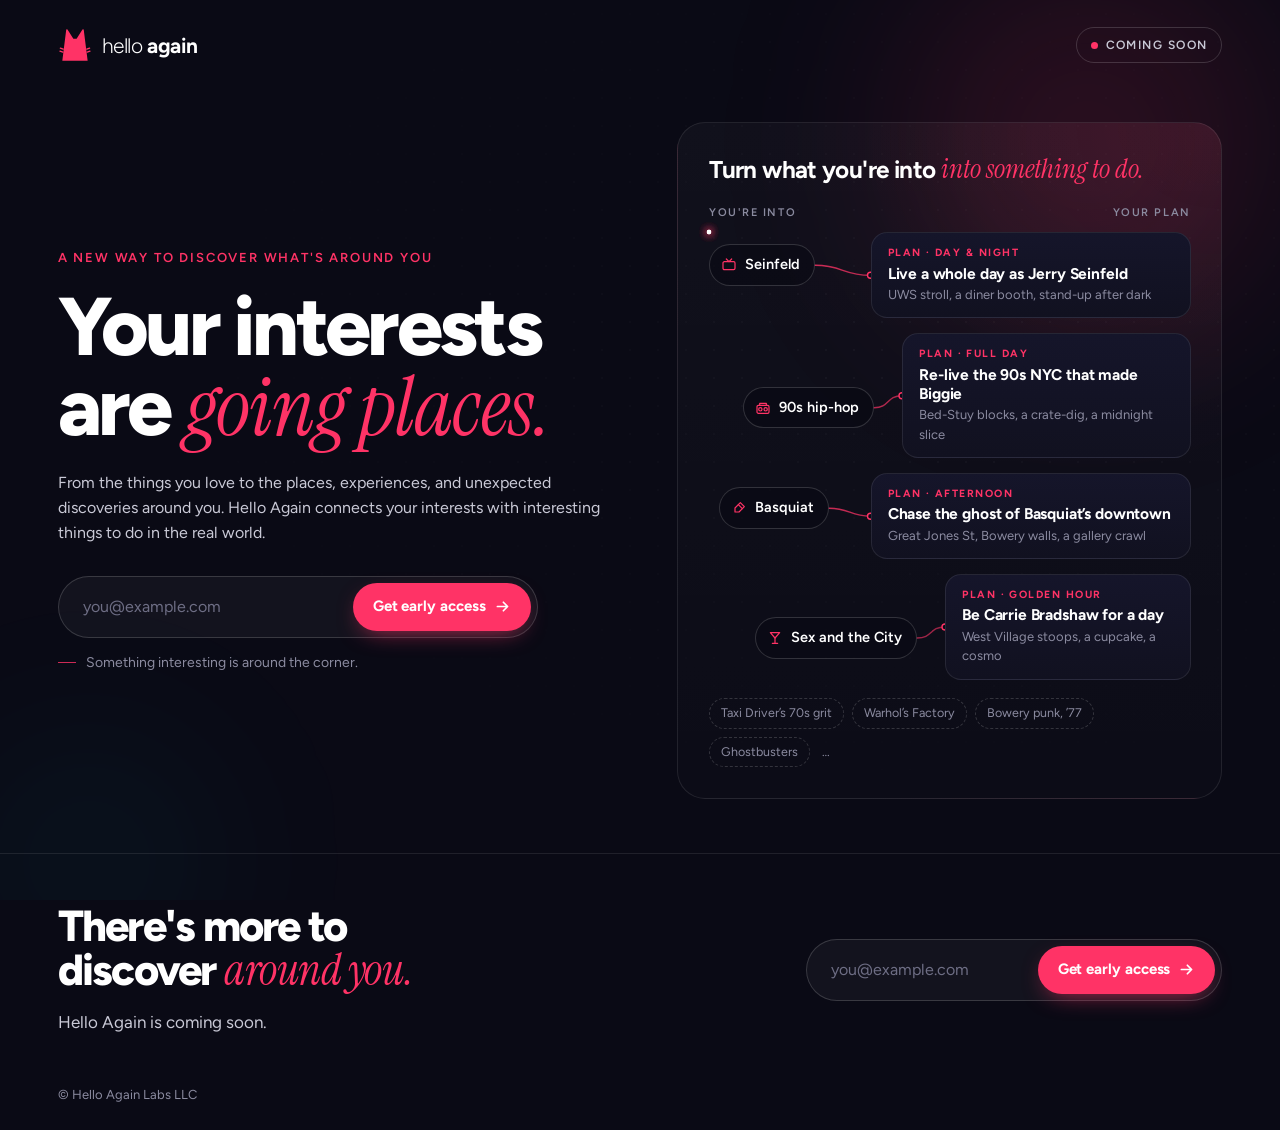
==== index.html @ b5c125a6 "Hello Again coming-soon landing page" ====
<!doctype html>
<html lang="en">
<head>
  <meta charset="utf-8" />
  <meta name="viewport" content="width=device-width, initial-scale=1, viewport-fit=cover" />
  <title>Hello Again — Turn what you're into into something to do</title>
  <meta name="description" content="Hello Again turns what you love into irresistible plans for real days out. Live a day as Jerry Seinfeld, re-live the 90s NYC that made Biggie, chase Basquiat’s downtown. Coming soon. Get early access." />
  <meta name="theme-color" content="#0A0A15" />
  <meta name="color-scheme" content="dark" />

  <!-- Open Graph / social. TODO once the domain is live: add og:url and make og:image an absolute URL (see README). -->
  <meta property="og:type" content="website" />
  <meta property="og:site_name" content="Hello Again" />
  <meta property="og:title" content="Hello Again — Your interests are going places." />
  <meta property="og:description" content="Live a whole day as Jerry Seinfeld. Re-live the 90s NYC that made Biggie. Hello Again turns what you’re into into something to do. Coming soon." />
  <meta property="og:image" content="/og-image.png" />
  <meta property="og:image:width" content="1200" />
  <meta property="og:image:height" content="630" />
  <meta property="og:image:alt" content="Hello Again: Seinfeld becomes a plan to live a whole day as Jerry Seinfeld." />
  <meta name="twitter:card" content="summary_large_image" />
  <meta name="twitter:title" content="Hello Again — Your interests are going places." />
  <meta name="twitter:description" content="Live a whole day as Jerry Seinfeld. Re-live the 90s NYC that made Biggie. Coming soon." />
  <meta name="twitter:image" content="/og-image.png" />

  <link rel="icon" href="favicon.svg" type="image/svg+xml" />
  <link rel="icon" href="favicon-32.png" sizes="32x32" type="image/png" />
  <link rel="apple-touch-icon" href="apple-touch-icon.png" />

  <link rel="preconnect" href="https://fonts.googleapis.com" />
  <link rel="preconnect" href="https://fonts.gstatic.com" crossorigin />
  <link href="https://fonts.googleapis.com/css2?family=Figtree:wght@300;400;500;600;700;800&family=Instrument+Serif:ital@0;1&display=swap" rel="stylesheet" />
  <link rel="stylesheet" href="styles.css" />
</head>
<body>
  <div class="bg" aria-hidden="true">
    <div class="bg__glow bg__glow--a"></div>
    <div class="bg__glow bg__glow--b"></div>
    <div class="bg__grain"></div>
  </div>

  <header class="top">
    <a class="brand" href="/" aria-label="Hello Again home">
      <svg class="brand__loop brand__cat" viewBox="163 186 698 703" aria-hidden="true"><!-- Hello Again cat mark, from /workspace/cat-loader/cat-logo.svg --><path d="M 249.658 864.5 L 773.342 864.5 L 692.576 222.527 A 14.25 14.25 0 0 0 666.391 216.695 L 544.887 409 L 478.113 409 L 356.609 216.695 A 14.25 14.25 0 0 0 330.424 222.527 Z" fill="#FF3366"/><g stroke="#FF3366" stroke-width="29.6" stroke-linecap="round"><line x1="209.8" y1="602.8" x2="266.629" y2="622.265"/><line x1="202.1" y1="664.35" x2="260.543" y2="684.367"/><line x1="813.2" y1="602.8" x2="756.371" y2="622.265"/><line x1="820.9" y1="664.35" x2="762.457" y2="684.367"/></g></svg>
      <span class="brand__word"><span class="brand__hello">hello</span> <span class="brand__again">again</span></span>
    </a>
    <span class="soon-pill"><span class="soon-pill__dot" aria-hidden="true"></span>Coming soon</span>
  </header>

  <main>
    <section class="hero" aria-labelledby="hero-title">
      <div class="hero__copy">
        <p class="eyebrow reveal" style="--d:0">A new way to discover what's around you</p>
        <h1 id="hero-title" class="hero__title reveal" style="--d:1">
          Your interests are <em>going&nbsp;places.</em>
        </h1>
        <!-- Alternative headline from the brief: "Turn what you're into into something to do."
             It's used as the caption of the discovery visual below; swap it in here if preferred. -->
        <p class="hero__lede reveal" style="--d:2">
          From the things you love to the places, experiences, and unexpected discoveries around you. Hello Again connects your interests with interesting things to do in the real world.
        </p>

        <form class="signup reveal" style="--d:3" data-signup data-source="hero" novalidate>
          <div class="signup__row">
            <label class="sr-only" for="email-hero">Email address</label>
            <input class="signup__input" id="email-hero" name="email" type="email" inputmode="email" autocomplete="email" placeholder="you@example.com" required aria-describedby="status-hero" />
            <!-- Honeypot: humans never see or fill this. -->
            <input class="signup__hp" type="text" name="company" tabindex="-1" autocomplete="off" aria-hidden="true" />
            <button class="btn" type="submit">
              <span class="btn__label">Get early access</span>
              <svg class="btn__arrow" viewBox="0 0 20 20" aria-hidden="true"><path d="M4 10h11M11 5l5 5-5 5" fill="none" stroke="currentColor" stroke-width="2" stroke-linecap="round" stroke-linejoin="round"/></svg>
            </button>
          </div>
          <p class="signup__status" id="status-hero" role="status" aria-live="polite"></p>
        </form>
        <p class="micro reveal" style="--d:4">Something interesting is around the corner.</p>
      </div>

      <figure class="map reveal" style="--d:2" aria-labelledby="map-caption">
        <figcaption id="map-caption" class="map__caption">
          Turn what you're into <span class="map__into">into something to do.</span>
        </figcaption>

        <div class="map__heads" aria-hidden="true">
          <span>You're into</span>
          <span>Your plan</span>
        </div>

        <div class="links-wrap">
          <svg class="wires" aria-hidden="true" focusable="false"></svg>
          <ol class="links">
          <li class="link" style="--i:0">
            <span class="chip"><svg viewBox="0 0 24 24" aria-hidden="true"><rect x="3" y="7" width="18" height="12" rx="2"/><path d="M8 3l4 4 4-4"/></svg>Seinfeld</span>
            <span class="sr-only">becomes the plan:</span>
            <span class="card">
              <span class="card__kind">Plan · Day &amp; night</span>
              <span class="card__title">Live a whole day as Jerry Seinfeld</span>
              <span class="card__meta">UWS stroll, a diner booth, stand-up after dark</span>
            </span>
          </li>
          <li class="link" style="--i:1">
            <span class="chip"><svg viewBox="0 0 24 24" aria-hidden="true"><rect x="3" y="8" width="18" height="12" rx="2"/><circle cx="8" cy="14" r="2.5"/><circle cx="16" cy="14" r="2.5"/><path d="M7 8V5h10v3"/></svg>90s hip-hop</span>
            <span class="sr-only">becomes the plan:</span>
            <span class="card">
              <span class="card__kind">Plan · Full day</span>
              <span class="card__title">Re-live the 90s NYC that made Biggie</span>
              <span class="card__meta">Bed-Stuy blocks, a crate-dig, a midnight slice</span>
            </span>
          </li>
          <li class="link" style="--i:2">
            <span class="chip"><svg viewBox="0 0 24 24" aria-hidden="true"><path d="M14 4l6 6-8 8H6v-6z"/><path d="M11 7l6 6"/></svg>Basquiat</span>
            <span class="sr-only">becomes the plan:</span>
            <span class="card">
              <span class="card__kind">Plan · Afternoon</span>
              <span class="card__title">Chase the ghost of Basquiat’s downtown</span>
              <span class="card__meta">Great Jones St, Bowery walls, a gallery crawl</span>
            </span>
          </li>
          <li class="link" style="--i:3">
            <span class="chip"><svg viewBox="0 0 24 24" aria-hidden="true"><path d="M5 4h14l-7 8z"/><path d="M12 12v8M8 20h8"/></svg>Sex and the City</span>
            <span class="sr-only">becomes the plan:</span>
            <span class="card">
              <span class="card__kind">Plan · Golden hour</span>
              <span class="card__title">Be Carrie Bradshaw for a day</span>
              <span class="card__meta">West Village stoops, a cupcake, a cosmo</span>
            </span>
          </li>
          </ol>
        </div>

        <p class="map__more" aria-hidden="true">
          <span>Taxi Driver’s 70s grit</span><span>Warhol’s Factory</span><span>Bowery punk, ’77</span><span>Ghostbusters</span><span class="map__more-end">…</span>
        </p>
      </figure>
    </section>

    <section class="closing" aria-labelledby="closing-title">
      <h2 id="closing-title" class="closing__title">There's more to discover <em>around&nbsp;you.</em></h2>
      <p class="closing__sub">Hello Again is coming soon.</p>
      <form class="signup signup--compact" data-signup data-source="closing" novalidate>
        <div class="signup__row">
          <label class="sr-only" for="email-closing">Email address</label>
          <input class="signup__input" id="email-closing" name="email" type="email" inputmode="email" autocomplete="email" placeholder="you@example.com" required aria-describedby="status-closing" />
          <input class="signup__hp" type="text" name="company" tabindex="-1" autocomplete="off" aria-hidden="true" />
          <button class="btn" type="submit">
            <span class="btn__label">Get early access</span>
            <svg class="btn__arrow" viewBox="0 0 20 20" aria-hidden="true"><path d="M4 10h11M11 5l5 5-5 5" fill="none" stroke="currentColor" stroke-width="2" stroke-linecap="round" stroke-linejoin="round"/></svg>
          </button>
        </div>
        <p class="signup__status" id="status-closing" role="status" aria-live="polite"></p>
      </form>
    </section>
  </main>

  <footer class="foot">
    <span>© Hello Again Labs LLC</span>
  </footer>

  <!-- signup.js is the ONLY file that knows about a backend. main.js just calls HelloAgainSignup.subscribe(). -->
  <script src="signup.js"></script>
  <script src="main.js" defer></script>
</body>
</html>
---- styles.css ----
/* Hello Again — coming soon. Plain CSS, no build step. */
:root {
  --bg: #0A0A15;
  --bg-2: #11111f;
  --coral: #FF3366;
  --coral-soft: rgba(255, 51, 102, 0.16);
  --cyan: #00F7FF;
  --ink: #FFFFFF;
  --ink-2: #C9C9D6;
  --muted: #8B8BA0;
  --line: rgba(255, 255, 255, 0.09);
  --line-2: rgba(255, 255, 255, 0.16);
  --radius: 16px;
  --sans: "Figtree", ui-sans-serif, system-ui, -apple-system, "Segoe UI", Roboto, sans-serif;
  --serif: "Instrument Serif", ui-serif, Georgia, serif;
  --pad: clamp(20px, 4.5vw, 64px);
  --ease: cubic-bezier(.2, .7, .2, 1);
}

*, *::before, *::after { box-sizing: border-box; }
html { -webkit-text-size-adjust: 100%; scroll-behavior: smooth; }
body {
  margin: 0;
  min-height: 100vh;
  background: var(--bg);
  color: var(--ink);
  font-family: var(--sans);
  font-size: 16px;
  line-height: 1.5;
  -webkit-font-smoothing: antialiased;
  overflow-x: hidden;
}
::selection { background: var(--coral); color: #fff; }

.sr-only {
  position: absolute !important; width: 1px; height: 1px; padding: 0; margin: -1px;
  overflow: hidden; clip: rect(0 0 0 0); white-space: nowrap; border: 0;
}

/* ---------- Background: two restrained glows + faint grain ---------- */
.bg { position: fixed; inset: 0; z-index: -1; pointer-events: none; overflow: hidden; }
.bg__glow { position: absolute; border-radius: 50%; filter: blur(90px); opacity: .55; }
.bg__glow--a {
  width: 46vw; height: 46vw; right: -8vw; top: -12vw;
  background: radial-gradient(circle, rgba(255, 51, 102, .38), transparent 65%);
  animation: drift 18s var(--ease) infinite alternate;
}
.bg__glow--b {
  width: 34vw; height: 34vw; left: -10vw; bottom: -14vw;
  background: radial-gradient(circle, rgba(0, 247, 255, .12), transparent 65%);
  animation: drift 22s var(--ease) infinite alternate-reverse;
}
.bg__grain {
  position: absolute; inset: 0; opacity: .5;
  background-image: radial-gradient(rgba(255, 255, 255, .06) 1px, transparent 1px);
  background-size: 28px 28px;
  mask-image: radial-gradient(ellipse at 70% 40%, #000 0%, transparent 70%);
  -webkit-mask-image: radial-gradient(ellipse at 70% 40%, #000 0%, transparent 70%);
}
@keyframes drift { to { transform: translate3d(-3vw, 4vw, 0) scale(1.08); } }

/* ---------- Header ---------- */
.top {
  display: flex; align-items: center; justify-content: space-between;
  padding: clamp(18px, 3vh, 32px) var(--pad) 0;
  max-width: 1440px; margin: 0 auto;
}
.brand {
  display: inline-flex; align-items: center; gap: 10px;
  color: var(--ink); text-decoration: none; border-radius: 10px;
}
.brand__loop { width: 34px; height: 34px; overflow: visible; transition: transform .5s var(--ease); }
.brand:hover .brand__loop { transform: rotate(-8deg) scale(1.06); }
.brand__word { font-size: 21px; letter-spacing: -0.02em; line-height: 1; }
.brand__hello { font-weight: 300; }
.brand__again { font-weight: 700; }

.soon-pill {
  display: inline-flex; align-items: center; gap: 8px;
  font-size: 12px; font-weight: 600; letter-spacing: .12em; text-transform: uppercase;
  color: var(--ink-2);
  padding: 8px 14px; border: 1px solid var(--line-2); border-radius: 999px;
}
.soon-pill__dot {
  width: 7px; height: 7px; border-radius: 50%; background: var(--coral);
  box-shadow: 0 0 0 0 rgba(255, 51, 102, .6);
  animation: pulse 2.4s ease-out infinite;
}
@keyframes pulse {
  0% { box-shadow: 0 0 0 0 rgba(255, 51, 102, .55); }
  70%, 100% { box-shadow: 0 0 0 8px rgba(255, 51, 102, 0); }
}

/* ---------- Hero ---------- */
.hero {
  max-width: 1440px; margin: 0 auto;
  padding: clamp(28px, 6.5vh, 76px) var(--pad) clamp(32px, 6vh, 64px);
  display: grid;
  grid-template-columns: minmax(0, 1.02fr) minmax(0, 1fr);
  gap: clamp(32px, 5vw, 88px);
  align-items: center;
}
.eyebrow {
  margin: 0 0 18px;
  font-size: 13px; font-weight: 600; letter-spacing: .14em; text-transform: uppercase;
  color: var(--coral);
}
.hero__title {
  margin: 0;
  font-size: clamp(44px, 6.4vw, 96px);
  line-height: .98;
  font-weight: 800;
  letter-spacing: -0.045em;
  max-width: 10.5ch;
}
.hero__title em, .closing__title em {
  font-family: var(--serif);
  font-style: italic; font-weight: 400;
  letter-spacing: -0.01em;
  color: var(--coral);
  padding-right: .06em;
}
.hero__lede {
  margin: 24px 0 30px;
  max-width: 34rem;
  font-size: clamp(16px, 1.25vw, 19px);
  line-height: 1.55;
  color: var(--ink-2);
}
.micro {
  margin: 14px 0 0;
  font-size: 14px; color: var(--muted);
  display: inline-flex; align-items: center; gap: 10px;
}
.micro::before { content: ""; width: 18px; height: 1px; background: var(--coral); opacity: .8; }

/* ---------- Signup form ---------- */
.signup { max-width: 30rem; }
.signup__row {
  display: flex; gap: 6px; padding: 6px;
  background: rgba(255, 255, 255, .04);
  border: 1px solid var(--line-2);
  border-radius: 999px;
  transition: border-color .2s, box-shadow .2s, background .2s;
}
.signup__row:focus-within {
  border-color: rgba(255, 51, 102, .7);
  box-shadow: 0 0 0 4px rgba(255, 51, 102, .14);
  background: rgba(255, 255, 255, .06);
}
.signup.is-invalid .signup__row { border-color: #ff6b8b; }
.signup__input {
  flex: 1; min-width: 0;
  background: transparent; border: 0; outline: 0;
  color: var(--ink); font: inherit; font-size: 16px;
  padding: 12px 8px 12px 18px;
}
.signup__input::placeholder { color: #6e6e85; }
.signup__hp { position: absolute; left: -9999px; width: 1px; height: 1px; opacity: 0; }

.btn {
  display: inline-flex; align-items: center; gap: 8px; flex-shrink: 0;
  border: 0; cursor: pointer;
  font: inherit; font-size: 15px; font-weight: 700; letter-spacing: -0.005em;
  color: #fff; background: var(--coral);
  padding: 12px 20px; border-radius: 999px;
  box-shadow: 0 8px 24px -10px rgba(255, 51, 102, .8);
  transition: transform .2s var(--ease), box-shadow .2s, background .2s;
}
.btn:hover { background: #ff4877; transform: translateY(-1px); box-shadow: 0 12px 28px -10px rgba(255, 51, 102, .95); }
.btn:active { transform: translateY(0); }
.btn:focus-visible { outline: 2px solid #fff; outline-offset: 3px; }
.btn__arrow { width: 17px; height: 17px; transition: transform .25s var(--ease); }
.btn:hover .btn__arrow { transform: translateX(3px); }
.btn[disabled] { opacity: .7; cursor: progress; transform: none; }
.signup.is-loading .btn__arrow { animation: nudge .8s ease-in-out infinite; }
@keyframes nudge { 50% { transform: translateX(4px); } }

.signup__status {
  margin: 10px 0 0 18px; min-height: 1.4em;
  font-size: 14px; line-height: 1.45; color: var(--muted);
}
.signup__status:empty { min-height: 0; margin-top: 0; }
.signup__status[data-tone="error"] { color: #ff8aa5; }
.signup__status[data-tone="info"] { color: var(--ink-2); }
.signup__status[data-tone="info"]::before {
  content: ""; display: inline-block; width: 7px; height: 7px; margin-right: 8px;
  border-radius: 50%; background: #f5b84a; vertical-align: 1px;
}

.signup__done {
  max-width: 30rem;
  display: flex; align-items: center; gap: 14px;
  padding: 14px 18px; border-radius: 18px;
  border: 1px solid rgba(255, 51, 102, .45);
  background: var(--coral-soft);
  animation: rise .5s var(--ease) both;
}
.signup__done-icon {
  width: 34px; height: 34px; flex-shrink: 0; border-radius: 50%;
  display: grid; place-items: center; background: var(--coral);
}
.signup__done-icon svg { width: 18px; height: 18px; }
.signup__done strong { display: block; font-weight: 700; }
.signup__done span { color: var(--ink-2); font-size: 14px; }

a:focus-visible, .brand:focus-visible { outline: 2px solid var(--coral); outline-offset: 4px; }

/* ---------- Discovery visual ---------- */
.map {
  margin: 0; position: relative;
  padding: clamp(22px, 2.4vw, 34px);
  border-radius: 28px;
  border: 1px solid var(--line);
  background:
    radial-gradient(120% 80% at 100% 0%, rgba(255, 51, 102, .10), transparent 55%),
    linear-gradient(180deg, rgba(255, 255, 255, .03), rgba(255, 255, 255, .01));
}
.map__caption {
  font-size: clamp(20px, 1.9vw, 26px);
  font-weight: 700; letter-spacing: -0.025em; line-height: 1.2;
  margin-bottom: 20px;
}
.map__into { font-family: var(--serif); font-style: italic; font-weight: 400; color: var(--coral); letter-spacing: 0; font-size: 1.1em; }
.map__heads {
  display: flex; justify-content: space-between;
  font-size: 11px; font-weight: 600; letter-spacing: .14em; text-transform: uppercase;
  color: var(--muted); margin-bottom: 10px;
}

.links-wrap { position: relative; }
.wires { position: absolute; inset: 0; width: 100%; height: 100%; overflow: visible; pointer-events: none; }
.wires .wire {
  fill: none; stroke: url(#wireGrad); stroke-width: 1.4; stroke-linecap: round;
  stroke-dasharray: var(--len, 400); stroke-dashoffset: var(--len, 400);
  animation: draw 1.1s var(--ease) forwards; animation-delay: calc(.7s + var(--i) * .16s);
  opacity: .9; transition: stroke-width .25s, opacity .25s;
}
.wires .wire.is-hot { stroke-width: 2.2; opacity: 1; }
.wires .spark { fill: #fff; filter: drop-shadow(0 0 4px rgba(255, 51, 102, .9)); opacity: 0; animation: fadein .4s ease forwards; animation-delay: calc(1.6s + var(--i) * .16s); }
.wires .node { fill: var(--bg); stroke: var(--coral); stroke-width: 1.4; }
.wires.is-settled .wire { animation: none; stroke-dashoffset: 0; }
.wires.is-settled .spark { animation: none; opacity: .95; }
@keyframes draw { to { stroke-dashoffset: 0; } }
@keyframes fadein { to { opacity: .95; } }

.links { list-style: none; margin: 0; padding: 0; display: grid; gap: clamp(10px, 1.6vh, 16px); position: relative; }
.link {
  display: grid;
  grid-template-columns: auto minmax(28px, 1fr) minmax(0, 20rem);
  align-items: center;
  --shift: 0px;
}
.link:nth-child(1) { --shift: 0px;  --lift: -10px; }
.link:nth-child(2) { --shift: 34px; --lift: 12px; }
.link:nth-child(3) { --shift: 10px; --lift: -8px; }
.link:nth-child(4) { --shift: 46px; --lift: 11px; }
.chip {
  grid-column: 1; justify-self: start;
  margin-left: var(--shift);
  display: inline-flex; align-items: center; gap: 8px;
  padding: 9px 14px 9px 11px;
  border-radius: 999px;
  border: 1px solid var(--line-2);
  background: rgba(10, 10, 21, .7);
  font-size: 14.5px; font-weight: 600; white-space: nowrap;
  transition: border-color .25s, background .25s, transform .3s var(--ease);
  position: relative; z-index: 1; top: var(--lift, 0px);
}
.chip svg { width: 16px; height: 16px; fill: none; stroke: var(--coral); stroke-width: 1.8; stroke-linecap: round; stroke-linejoin: round; }
.card {
  grid-column: 3;
  display: block; position: relative; z-index: 1;
  padding: 12px 16px 13px;
  border-radius: var(--radius);
  border: 1px solid var(--line);
  background: linear-gradient(180deg, #15152a, #111120);
  transition: border-color .25s, transform .3s var(--ease), box-shadow .3s;
}
.card__kind { display: block; font-size: 10.5px; font-weight: 700; letter-spacing: .14em; text-transform: uppercase; color: var(--coral); margin-bottom: 3px; }
.card__title { display: block; font-size: 15.5px; font-weight: 700; letter-spacing: -0.01em; line-height: 1.25; }
.card__meta { display: block; font-size: 13px; color: var(--muted); margin-top: 2px; }

.link:hover .chip { border-color: rgba(255, 51, 102, .6); background: rgba(255, 51, 102, .1); transform: translateX(2px); }
.link:hover .card { border-color: rgba(255, 51, 102, .45); transform: translateX(-2px); box-shadow: 0 14px 40px -18px rgba(255, 51, 102, .55); }

.map__more {
  margin: 18px 0 0; display: flex; flex-wrap: wrap; gap: 8px; align-items: center;
  font-size: 12.5px; color: var(--muted);
}
.map__more span {
  padding: 5px 11px; border-radius: 999px; border: 1px dashed rgba(255, 255, 255, .16);
}
.map__more .map__more-end { border: 0; padding: 0 4px; }

/* ---------- Closing ---------- */
.closing {
  max-width: 1440px; margin: 0 auto;
  padding: clamp(32px, 5.5vh, 56px) var(--pad) clamp(20px, 3vh, 32px);
  border-top: 1px solid var(--line);
  display: grid; grid-template-columns: 1fr auto; gap: 18px 48px; align-items: end;
}
.closing__title {
  margin: 0; grid-column: 1;
  font-size: clamp(32px, 3.4vw, 50px); line-height: 1.02; font-weight: 800; letter-spacing: -0.04em;
  max-width: 16ch;
}
.closing__sub { margin: 0; grid-column: 1; color: var(--ink-2); font-size: 17px; }
.closing .signup { grid-column: 2; grid-row: 1 / span 2; width: 26rem; max-width: 100%; align-self: center; }

.foot {
  max-width: 1440px; margin: 0 auto;
  padding: 22px var(--pad) calc(26px + env(safe-area-inset-bottom));
  font-size: 13px; color: var(--muted);
  display: flex; justify-content: space-between;
}

/* ---------- Entrance animation ---------- */
.reveal { opacity: 0; transform: translateY(14px); animation: rise .8s var(--ease) forwards; animation-delay: calc(var(--d, 0) * 90ms + 80ms); }
@keyframes rise { to { opacity: 1; transform: none; } }

/* ---------- Responsive ---------- */
@media (max-width: 1080px) {
  .hero { grid-template-columns: 1fr; min-height: 0; }
  .hero__title { max-width: 12ch; }
  .map { max-width: 40rem; }
}
@media (max-width: 760px) {
  .closing { grid-template-columns: 1fr; }
  .closing .signup { grid-column: 1; grid-row: auto; width: 100%; }
}
@media (max-width: 560px) {
  .top { padding-top: 16px; }
  .brand__loop { width: 28px; height: 28px; }
  .brand__word { font-size: 19px; }
  .soon-pill { font-size: 10.5px; padding: 6px 11px; }
  .hero { padding-top: 26px; gap: 34px; }
  .eyebrow { font-size: 11.5px; margin-bottom: 14px; }
  .hero__title { font-size: clamp(40px, 11.6vw, 52px); }
  .hero__lede { font-size: 16px; margin: 18px 0 22px; }
  .signup__row { flex-direction: column; border-radius: 20px; padding: 6px; }
  .signup__input { padding: 12px 12px; }
  .btn { justify-content: center; padding: 14px 20px; border-radius: 14px; }
  .signup__status { margin-left: 4px; }
  .map { padding: 18px 14px 18px; border-radius: 22px; }
  .map__caption { font-size: 17px; margin-bottom: 14px; }
  .map__heads { font-size: 10px; }
  .link { grid-template-columns: auto minmax(16px, 1fr) minmax(0, 11.7rem); }
  .link:nth-child(n) { --shift: 0px; --lift: 0px; }
  .links { gap: 8px; }
  .chip { font-size: 13px; padding: 7px 11px 7px 9px; gap: 6px; }
  .chip svg { width: 14px; height: 14px; }
  .card { padding: 9px 12px 10px; border-radius: 13px; }
  .card__kind { display: none; }
  .card__title { font-size: 13.5px; }
  .card__meta { font-size: 11.5px; }
  .map__more { font-size: 11.5px; gap: 6px; margin-top: 14px; }
  .closing__title { font-size: 34px; }
  .foot { padding-top: 16px; }
}

/* ---------- Reduced motion ---------- */
@media (prefers-reduced-motion: reduce) {
  *, *::before, *::after { animation: none !important; transition: none !important; scroll-behavior: auto !important; }
  .reveal { opacity: 1; transform: none; }
  .wires .wire { stroke-dashoffset: 0; }
  .wires .spark { display: none; }
}
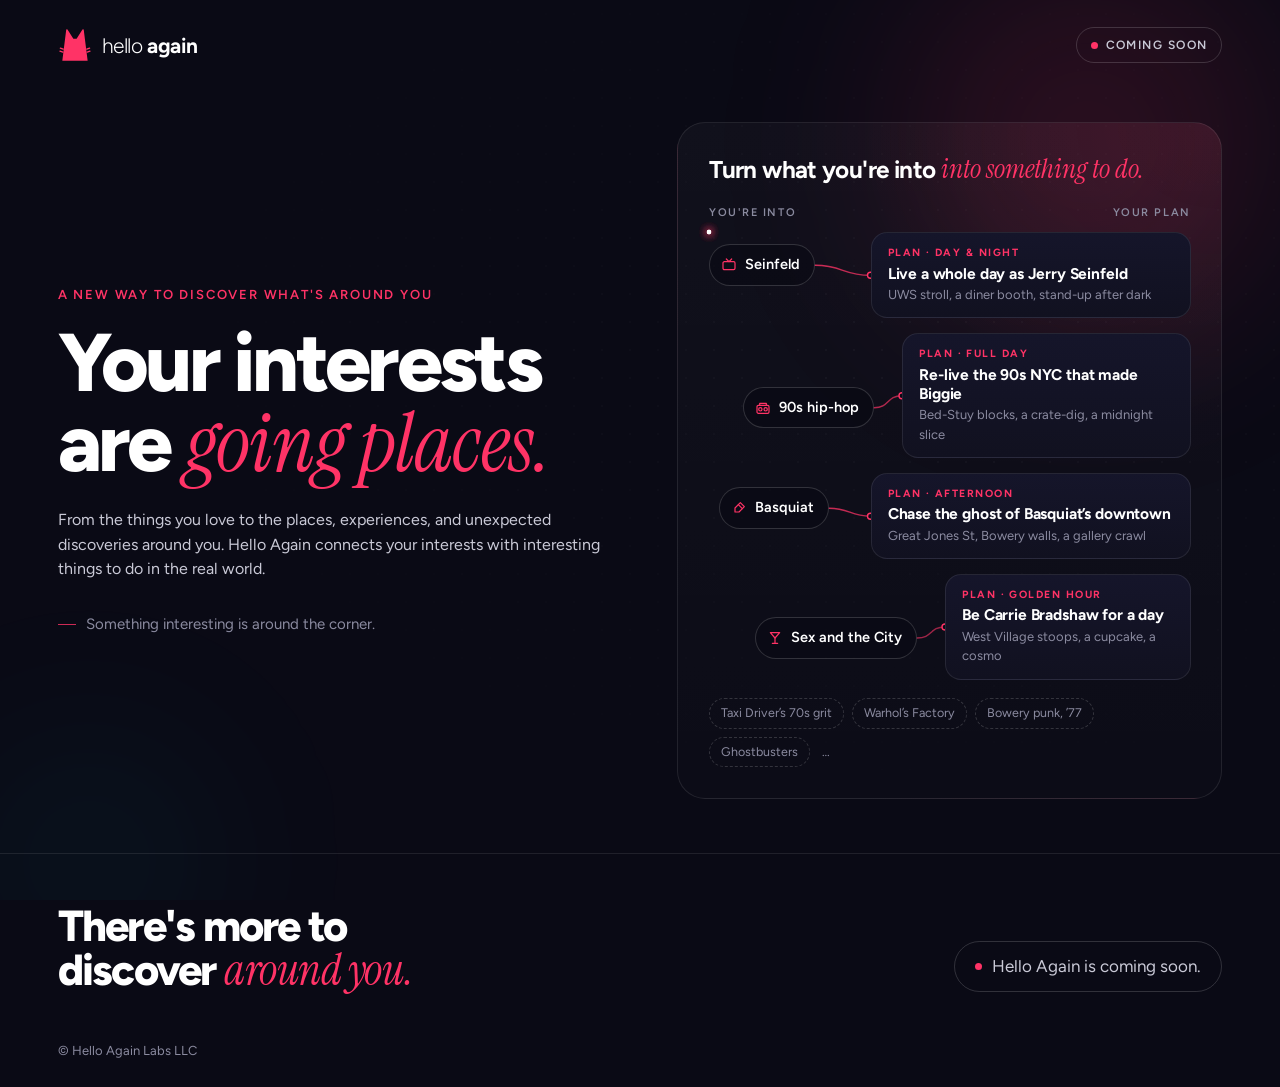
==== commit 34f47b25: "Remove signup forms until a backend is connected; add Impact site verification tag" ====
--- a/index.html
+++ b/index.html
@@ -2,25 +2,28 @@
 <html lang="en">
 <head>
   <meta charset="utf-8" />
+  <meta name='impact-site-verification' value='e02b3181-08c4-40ff-9b0a-375a8c10910f'>
   <meta name="viewport" content="width=device-width, initial-scale=1, viewport-fit=cover" />
   <title>Hello Again — Turn what you're into into something to do</title>
-  <meta name="description" content="Hello Again turns what you love into irresistible plans for real days out. Live a day as Jerry Seinfeld, re-live the 90s NYC that made Biggie, chase Basquiat’s downtown. Coming soon. Get early access." />
+  <meta name="description" content="Hello Again turns what you love into irresistible plans for real days out. Live a day as Jerry Seinfeld, re-live the 90s NYC that made Biggie, chase Basquiat’s downtown. Coming soon." />
   <meta name="theme-color" content="#0A0A15" />
   <meta name="color-scheme" content="dark" />
 
-  <!-- Open Graph / social. TODO once the domain is live: add og:url and make og:image an absolute URL (see README). -->
+  <!-- Open Graph / social. Absolute URLs point at the GitHub Pages site; update if a custom domain is added. -->
+  <link rel="canonical" href="https://jasebrodsky.github.io/hello-again-landing/" />
+  <meta property="og:url" content="https://jasebrodsky.github.io/hello-again-landing/" />
   <meta property="og:type" content="website" />
   <meta property="og:site_name" content="Hello Again" />
   <meta property="og:title" content="Hello Again — Your interests are going places." />
   <meta property="og:description" content="Live a whole day as Jerry Seinfeld. Re-live the 90s NYC that made Biggie. Hello Again turns what you’re into into something to do. Coming soon." />
-  <meta property="og:image" content="/og-image.png" />
+  <meta property="og:image" content="https://jasebrodsky.github.io/hello-again-landing/og-image.png" />
   <meta property="og:image:width" content="1200" />
   <meta property="og:image:height" content="630" />
   <meta property="og:image:alt" content="Hello Again: Seinfeld becomes a plan to live a whole day as Jerry Seinfeld." />
   <meta name="twitter:card" content="summary_large_image" />
   <meta name="twitter:title" content="Hello Again — Your interests are going places." />
   <meta name="twitter:description" content="Live a whole day as Jerry Seinfeld. Re-live the 90s NYC that made Biggie. Coming soon." />
-  <meta name="twitter:image" content="/og-image.png" />
+  <meta name="twitter:image" content="https://jasebrodsky.github.io/hello-again-landing/og-image.png" />
 
   <link rel="icon" href="favicon.svg" type="image/svg+xml" />
   <link rel="icon" href="favicon-32.png" sizes="32x32" type="image/png" />
@@ -59,20 +62,7 @@
           From the things you love to the places, experiences, and unexpected discoveries around you. Hello Again connects your interests with interesting things to do in the real world.
         </p>
 
-        <form class="signup reveal" style="--d:3" data-signup data-source="hero" novalidate>
-          <div class="signup__row">
-            <label class="sr-only" for="email-hero">Email address</label>
-            <input class="signup__input" id="email-hero" name="email" type="email" inputmode="email" autocomplete="email" placeholder="you@example.com" required aria-describedby="status-hero" />
-            <!-- Honeypot: humans never see or fill this. -->
-            <input class="signup__hp" type="text" name="company" tabindex="-1" autocomplete="off" aria-hidden="true" />
-            <button class="btn" type="submit">
-              <span class="btn__label">Get early access</span>
-              <svg class="btn__arrow" viewBox="0 0 20 20" aria-hidden="true"><path d="M4 10h11M11 5l5 5-5 5" fill="none" stroke="currentColor" stroke-width="2" stroke-linecap="round" stroke-linejoin="round"/></svg>
-            </button>
-          </div>
-          <p class="signup__status" id="status-hero" role="status" aria-live="polite"></p>
-        </form>
-        <p class="micro reveal" style="--d:4">Something interesting is around the corner.</p>
+        <p class="micro reveal" style="--d:3">Something interesting is around the corner.</p>
       </div>
 
       <figure class="map reveal" style="--d:2" aria-labelledby="map-caption">
@@ -135,19 +125,7 @@
 
     <section class="closing" aria-labelledby="closing-title">
       <h2 id="closing-title" class="closing__title">There's more to discover <em>around&nbsp;you.</em></h2>
-      <p class="closing__sub">Hello Again is coming soon.</p>
-      <form class="signup signup--compact" data-signup data-source="closing" novalidate>
-        <div class="signup__row">
-          <label class="sr-only" for="email-closing">Email address</label>
-          <input class="signup__input" id="email-closing" name="email" type="email" inputmode="email" autocomplete="email" placeholder="you@example.com" required aria-describedby="status-closing" />
-          <input class="signup__hp" type="text" name="company" tabindex="-1" autocomplete="off" aria-hidden="true" />
-          <button class="btn" type="submit">
-            <span class="btn__label">Get early access</span>
-            <svg class="btn__arrow" viewBox="0 0 20 20" aria-hidden="true"><path d="M4 10h11M11 5l5 5-5 5" fill="none" stroke="currentColor" stroke-width="2" stroke-linecap="round" stroke-linejoin="round"/></svg>
-          </button>
-        </div>
-        <p class="signup__status" id="status-closing" role="status" aria-live="polite"></p>
-      </form>
+      <p class="closing__sub"><span class="soon-pill__dot" aria-hidden="true"></span>Hello Again is coming soon.</p>
     </section>
   </main>
 
@@ -155,8 +133,6 @@
     <span>© Hello Again Labs LLC</span>
   </footer>
 
-  <!-- signup.js is the ONLY file that knows about a backend. main.js just calls HelloAgainSignup.subscribe(). -->
-  <script src="signup.js"></script>
   <script src="main.js" defer></script>
 </body>
 </html>
--- a/styles.css
+++ b/styles.css
@@ -121,88 +121,18 @@
   padding-right: .06em;
 }
 .hero__lede {
-  margin: 24px 0 30px;
+  margin: 24px 0 26px;
   max-width: 34rem;
   font-size: clamp(16px, 1.25vw, 19px);
   line-height: 1.55;
   color: var(--ink-2);
 }
 .micro {
-  margin: 14px 0 0;
-  font-size: 14px; color: var(--muted);
+  margin: 0;
+  font-size: 15px; color: var(--muted);
   display: inline-flex; align-items: center; gap: 10px;
 }
 .micro::before { content: ""; width: 18px; height: 1px; background: var(--coral); opacity: .8; }
-
-/* ---------- Signup form ---------- */
-.signup { max-width: 30rem; }
-.signup__row {
-  display: flex; gap: 6px; padding: 6px;
-  background: rgba(255, 255, 255, .04);
-  border: 1px solid var(--line-2);
-  border-radius: 999px;
-  transition: border-color .2s, box-shadow .2s, background .2s;
-}
-.signup__row:focus-within {
-  border-color: rgba(255, 51, 102, .7);
-  box-shadow: 0 0 0 4px rgba(255, 51, 102, .14);
-  background: rgba(255, 255, 255, .06);
-}
-.signup.is-invalid .signup__row { border-color: #ff6b8b; }
-.signup__input {
-  flex: 1; min-width: 0;
-  background: transparent; border: 0; outline: 0;
-  color: var(--ink); font: inherit; font-size: 16px;
-  padding: 12px 8px 12px 18px;
-}
-.signup__input::placeholder { color: #6e6e85; }
-.signup__hp { position: absolute; left: -9999px; width: 1px; height: 1px; opacity: 0; }
-
-.btn {
-  display: inline-flex; align-items: center; gap: 8px; flex-shrink: 0;
-  border: 0; cursor: pointer;
-  font: inherit; font-size: 15px; font-weight: 700; letter-spacing: -0.005em;
-  color: #fff; background: var(--coral);
-  padding: 12px 20px; border-radius: 999px;
-  box-shadow: 0 8px 24px -10px rgba(255, 51, 102, .8);
-  transition: transform .2s var(--ease), box-shadow .2s, background .2s;
-}
-.btn:hover { background: #ff4877; transform: translateY(-1px); box-shadow: 0 12px 28px -10px rgba(255, 51, 102, .95); }
-.btn:active { transform: translateY(0); }
-.btn:focus-visible { outline: 2px solid #fff; outline-offset: 3px; }
-.btn__arrow { width: 17px; height: 17px; transition: transform .25s var(--ease); }
-.btn:hover .btn__arrow { transform: translateX(3px); }
-.btn[disabled] { opacity: .7; cursor: progress; transform: none; }
-.signup.is-loading .btn__arrow { animation: nudge .8s ease-in-out infinite; }
-@keyframes nudge { 50% { transform: translateX(4px); } }
-
-.signup__status {
-  margin: 10px 0 0 18px; min-height: 1.4em;
-  font-size: 14px; line-height: 1.45; color: var(--muted);
-}
-.signup__status:empty { min-height: 0; margin-top: 0; }
-.signup__status[data-tone="error"] { color: #ff8aa5; }
-.signup__status[data-tone="info"] { color: var(--ink-2); }
-.signup__status[data-tone="info"]::before {
-  content: ""; display: inline-block; width: 7px; height: 7px; margin-right: 8px;
-  border-radius: 50%; background: #f5b84a; vertical-align: 1px;
-}
-
-.signup__done {
-  max-width: 30rem;
-  display: flex; align-items: center; gap: 14px;
-  padding: 14px 18px; border-radius: 18px;
-  border: 1px solid rgba(255, 51, 102, .45);
-  background: var(--coral-soft);
-  animation: rise .5s var(--ease) both;
-}
-.signup__done-icon {
-  width: 34px; height: 34px; flex-shrink: 0; border-radius: 50%;
-  display: grid; place-items: center; background: var(--coral);
-}
-.signup__done-icon svg { width: 18px; height: 18px; }
-.signup__done strong { display: block; font-weight: 700; }
-.signup__done span { color: var(--ink-2); font-size: 14px; }
 
 a:focus-visible, .brand:focus-visible { outline: 2px solid var(--coral); outline-offset: 4px; }
 
@@ -298,15 +228,18 @@
   max-width: 1440px; margin: 0 auto;
   padding: clamp(32px, 5.5vh, 56px) var(--pad) clamp(20px, 3vh, 32px);
   border-top: 1px solid var(--line);
-  display: grid; grid-template-columns: 1fr auto; gap: 18px 48px; align-items: end;
+  display: flex; flex-wrap: wrap; justify-content: space-between; align-items: flex-end; gap: 18px 48px;
 }
 .closing__title {
-  margin: 0; grid-column: 1;
+  margin: 0;
   font-size: clamp(32px, 3.4vw, 50px); line-height: 1.02; font-weight: 800; letter-spacing: -0.04em;
   max-width: 16ch;
 }
-.closing__sub { margin: 0; grid-column: 1; color: var(--ink-2); font-size: 17px; }
-.closing .signup { grid-column: 2; grid-row: 1 / span 2; width: 26rem; max-width: 100%; align-self: center; }
+.closing__sub {
+  margin: 0; color: var(--ink-2); font-size: 17px; white-space: nowrap;
+  display: inline-flex; align-items: center; gap: 10px;
+  padding: 12px 20px; border: 1px solid var(--line-2); border-radius: 999px;
+}
 
 .foot {
   max-width: 1440px; margin: 0 auto;
@@ -324,10 +257,6 @@
   .hero { grid-template-columns: 1fr; min-height: 0; }
   .hero__title { max-width: 12ch; }
   .map { max-width: 40rem; }
-}
-@media (max-width: 760px) {
-  .closing { grid-template-columns: 1fr; }
-  .closing .signup { grid-column: 1; grid-row: auto; width: 100%; }
 }
 @media (max-width: 560px) {
   .top { padding-top: 16px; }
@@ -338,10 +267,6 @@
   .eyebrow { font-size: 11.5px; margin-bottom: 14px; }
   .hero__title { font-size: clamp(40px, 11.6vw, 52px); }
   .hero__lede { font-size: 16px; margin: 18px 0 22px; }
-  .signup__row { flex-direction: column; border-radius: 20px; padding: 6px; }
-  .signup__input { padding: 12px 12px; }
-  .btn { justify-content: center; padding: 14px 20px; border-radius: 14px; }
-  .signup__status { margin-left: 4px; }
   .map { padding: 18px 14px 18px; border-radius: 22px; }
   .map__caption { font-size: 17px; margin-bottom: 14px; }
   .map__heads { font-size: 10px; }
@@ -356,6 +281,7 @@
   .card__meta { font-size: 11.5px; }
   .map__more { font-size: 11.5px; gap: 6px; margin-top: 14px; }
   .closing__title { font-size: 34px; }
+  .closing__sub { font-size: 15px; padding: 10px 16px; }
   .foot { padding-top: 16px; }
 }
 
